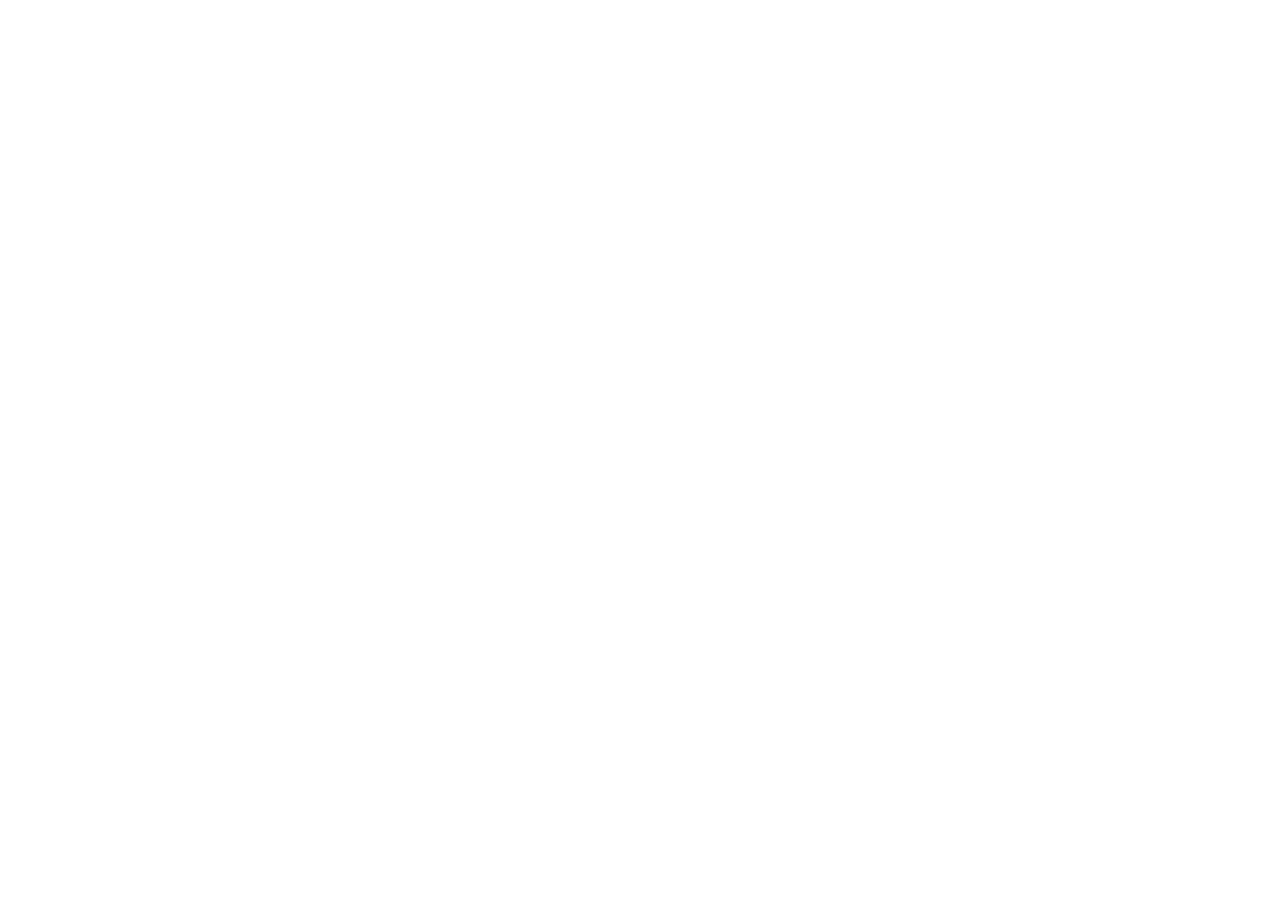
==== index.html @ 0b76550c "Test 1" ====
<!doctype html>
<html lang="en">
<head>
    <meta charset="UTF-8">
    <meta name="viewport"
          content="width=device-width, user-scalable=no, initial-scale=1.0, maximum-scale=1.0, minimum-scale=1.0">
    <meta http-equiv="X-UA-Compatible" content="ie=edge">
    <title>Xbox Service</title>
    <link rel="stylesheet" href="css/style.css">
</head>
<body>

</body>
</html>
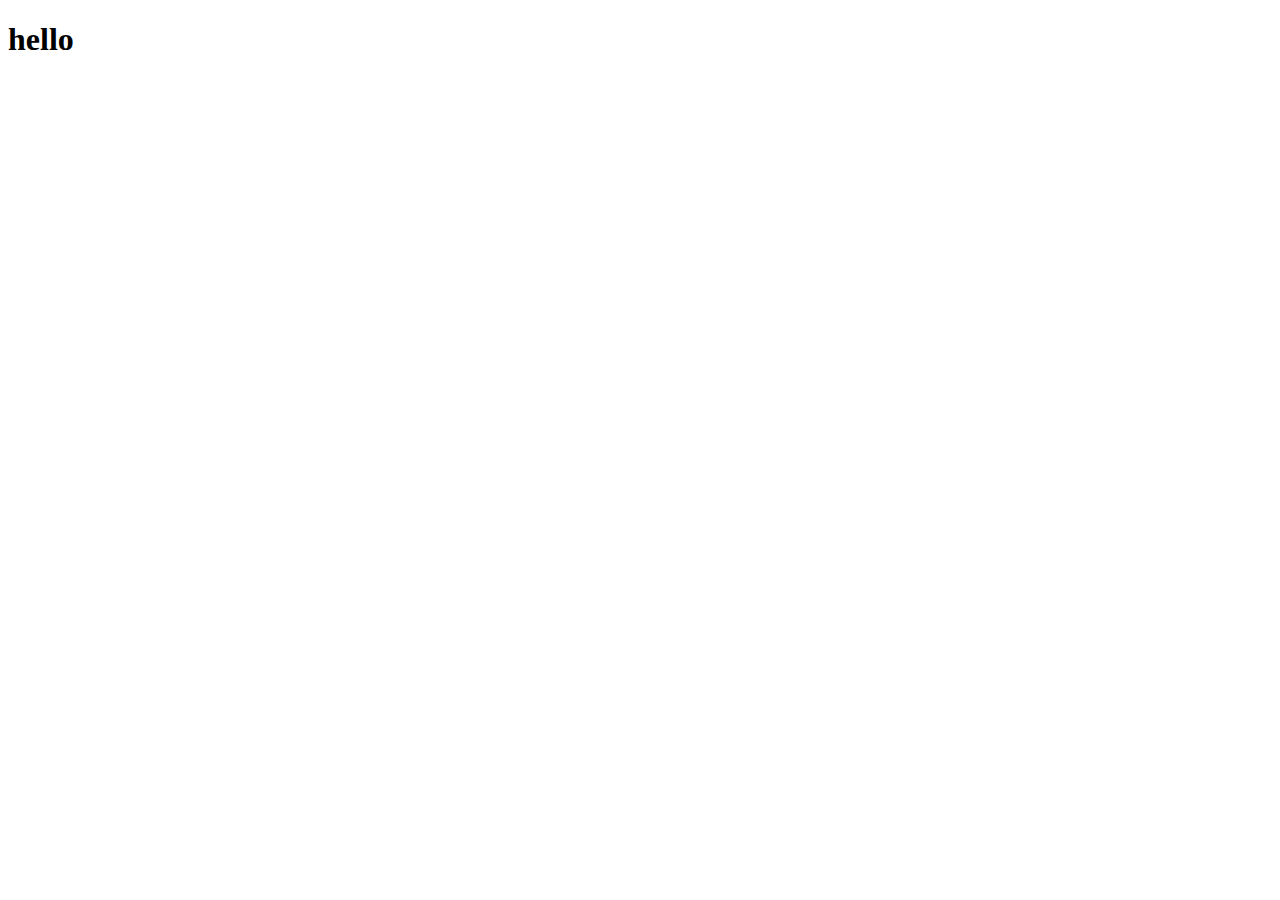
==== commit 75074d09: "Hot fix" ====
--- a/index.html
+++ b/index.html
@@ -9,6 +9,6 @@
     <link rel="stylesheet" href="css/style.css">
 </head>
 <body>
-
+    <h1>hello</h1>
 </body>
 </html>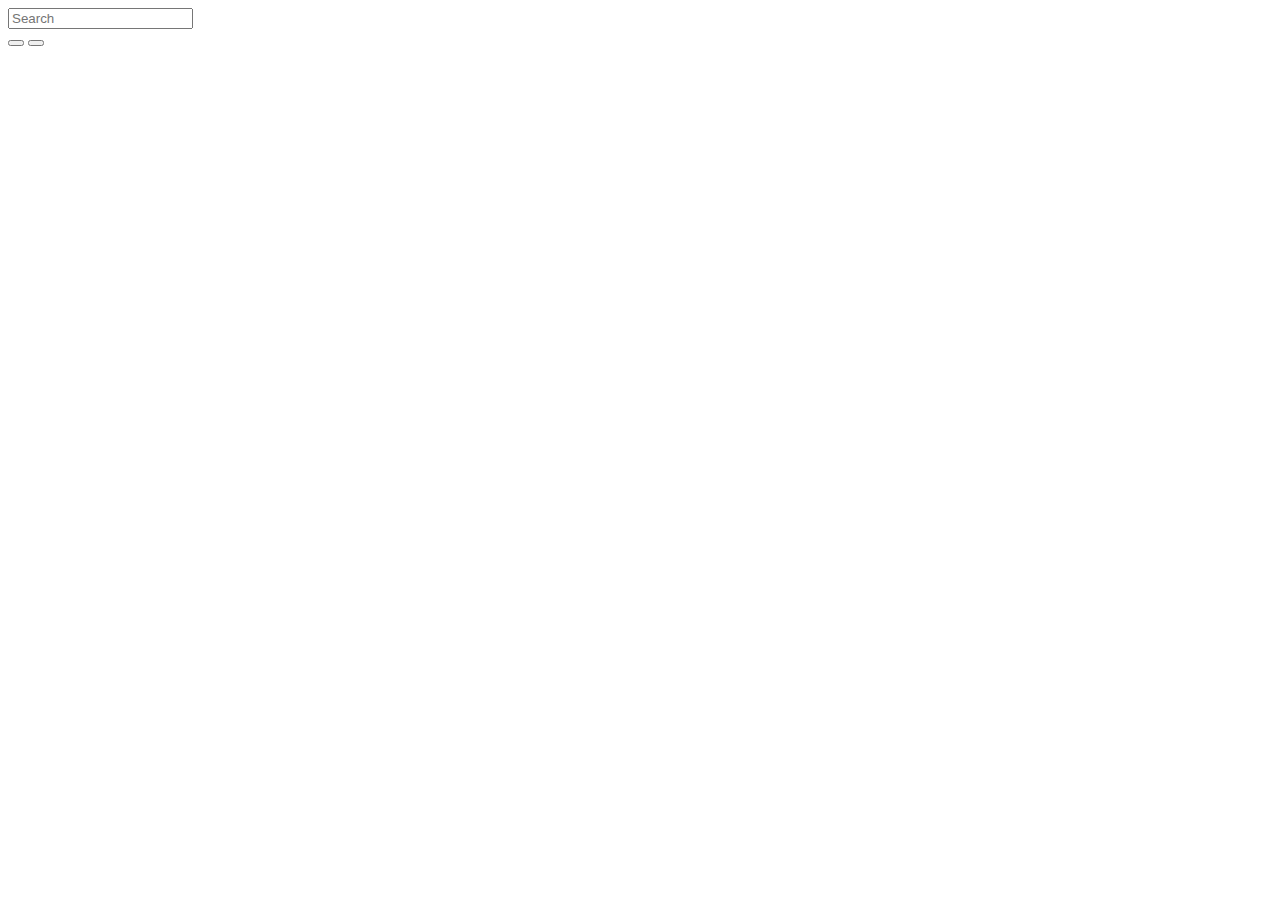
==== commit b6a1c30f: "Check Point #1" ====
--- a/index.html
+++ b/index.html
@@ -9,6 +9,32 @@
     <link rel="stylesheet" href="css/style.css">
 </head>
 <body>
-    <h1>hello</h1>
+ <header class="header">
+     <div class="logo"></div>
+     <div class="header__forms">
+         <div class="menu">
+             <div class="menu__item"></div>
+             <div class="menu__item"></div>
+             <div class="menu__item"></div>
+         </div>
+         <div class="search-form">
+             <input type="text" class="search" placeholder="Search">
+         </div>
+         <div class="log-in">
+             <a href="#" class="log-in__link"></a>
+         </div>
+     </div>
+ </header>
+ <div class="container outer-first-block">
+  <div class="inner-container inner-first-block">
+      <div class="description">
+          <div class="desription__title"></div>
+          <div class="desription__subtitle"></div>
+          <div class="desription__about"></div>
+          <button class="btn green"></button>
+          <button class="btn metalic"></button>
+      </div>
+  </div>
+ </div>
 </body>
 </html>--- a/css/style.css
+++ b/css/style.css
@@ -0,0 +1,3 @@
+.header{
+
+}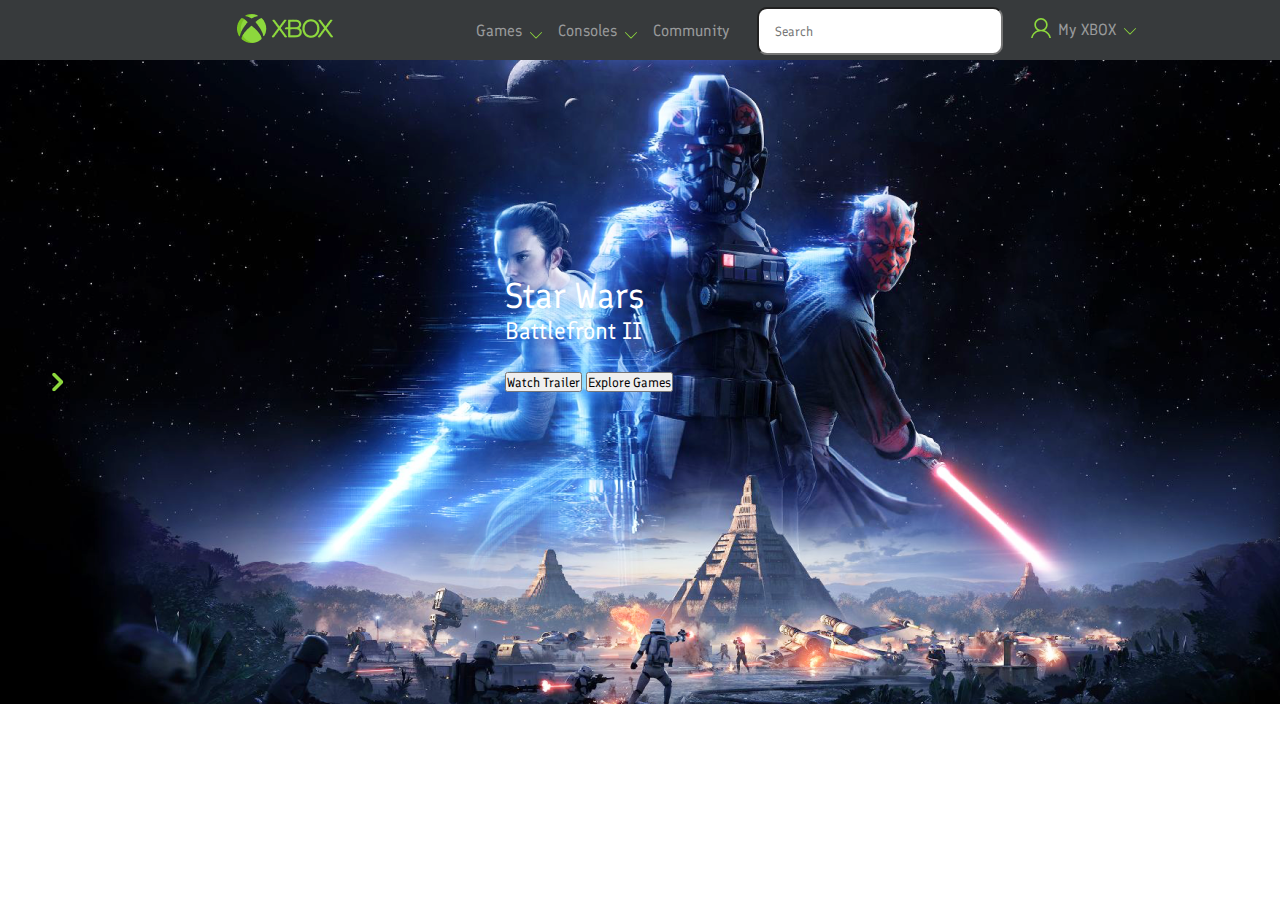
==== commit 3065e613: "Check Point #2" ====
--- a/index.html
+++ b/index.html
@@ -6,34 +6,49 @@
           content="width=device-width, user-scalable=no, initial-scale=1.0, maximum-scale=1.0, minimum-scale=1.0">
     <meta http-equiv="X-UA-Compatible" content="ie=edge">
     <title>Xbox Service</title>
+    <link rel="preconnect" href="https://fonts.googleapis.com">
+    <link rel="preconnect" href="https://fonts.gstatic.com" crossorigin>
+    <link href="https://fonts.googleapis.com/css2?family=Finlandica:wght@400;700&display=swap" rel="stylesheet">
     <link rel="stylesheet" href="css/style.css">
 </head>
 <body>
  <header class="header">
-     <div class="logo"></div>
      <div class="header__forms">
-         <div class="menu">
-             <div class="menu__item"></div>
-             <div class="menu__item"></div>
-             <div class="menu__item"></div>
-         </div>
+     <div class="logo">
+         <a href="#" class="logo__link"><img src="icons/xbox.png" alt="#"></a>
+     </div>
+     <div class="services">
+         <ul class="menu">
+             <li class="menu__item"><a href="#" class="menu__item-link link-list">Games</a></li>
+             <li class="menu__item"><a href="#" class="menu__item-link link-list">Consoles</a></li>
+             <li class="menu__item"><a href="#" class="menu__item-link">Community</a></li>
+         </ul>
          <div class="search-form">
-             <input type="text" class="search" placeholder="Search">
+             <input type="text" class="search search__color" placeholder="Search">
          </div>
          <div class="log-in">
-             <a href="#" class="log-in__link"></a>
+             <a href="#" class="log-in__link">My XBOX</a>
          </div>
+     </div>
      </div>
  </header>
  <div class="container outer-first-block">
   <div class="inner-container inner-first-block">
+      <div class="slide slide-prev">
+          <img src="icons/icon-next.png" alt="#">
+      </div>
       <div class="description">
-          <div class="desription__title"></div>
-          <div class="desription__subtitle"></div>
-          <div class="desription__about"></div>
-          <button class="btn green"></button>
-          <button class="btn metalic"></button>
+          <div class="description__title">Star Wars</div>
+          <div class="description__subtitle">Battlefront II</div>
+          <div class="description__about"></div>
+
+          <button class="btn green">Watch Trailer</button>
+          <button class="btn metalic">Explore Games</button>
       </div>
+
+     <div class="slide slide-next">
+         <img src="icons/icon-next.png" alt="#">
+     </div>
   </div>
  </div>
 </body>
--- a/css/style.css
+++ b/css/style.css
@@ -1,3 +1,142 @@
+*{
+    font-family: 'Finlandica', sans-serif;
+    margin: 0;
+    padding: 0;
+}
+ul{
+    list-style-type: none;
+}
+a,a:focus,a:active,
+a:hover,a:before,a:after{
+    color: rgba(255, 255, 255, 0.5);
+    text-decoration: none;
+}
 .header{
+    width: 1400px;
+    height: 60px;
+    background-color: #373A3C;
+    margin: 0 auto;
+}
+.header__forms{
+    width: 1070px;
+    height: 60px;
+    display: flex;
+    justify-content: space-around;
+    align-items: center;
+    margin: 0 auto;
+}
+.search-form{
+    margin: 9px 0 8px 0;
+}
+.search{
+    width: 210px;
+    height: 28px;
+    padding: 8px 16px;
+    border-radius: 10px;
+    margin-right: 55px;
+}
+.search .search__color{
+    font-size: 16px;
+    line-height: 21px;
+    color: #435766;
+    mix-blend-mode: normal;
+    opacity: 0.4;
+}
+.services{
+    width: 687px;
+    display: flex;
+    justify-content: center;
+    align-items: center;
+}
+.menu{
+    width: 300px;
+    height: 17px;
+    display: flex;
+    justify-content: space-between;
+    align-items: center;
+    margin-right: 10px;
+}
 
-}+.menu__item-link{
+    font-size: 16px;
+    line-height: 16px;
+    color: rgba(255, 255, 255, 0.5);
+    padding-right: 17px;
+}
+.link-list:after{
+    content: '';
+    position: absolute;
+    top: 32px;
+    width: 12px;
+    height: 7px;
+    margin-left: 8px;
+    background-image: url("../icons/green-arrow.svg");
+}
+.log-in{
+    width: 117px;
+    font-size: 16px;
+    line-height: 16px;
+    color: rgba(255, 255, 255, 0.5);
+}
+.log-in__link:before{
+    content: '';
+    position: absolute;
+    width: 20px;
+    height: 20px;
+    top: 18px;
+    margin-left: -27px;
+    background-image: url("../icons/user.svg");
+}
+.log-in__link:after{
+    content: '';
+    position: absolute;
+    top: 28px;
+    width: 12px;
+    height: 7px;
+    margin-left: 8px;
+    background-image: url("../icons/green-arrow.svg")
+}
+.container{
+    width: 1400px;
+    margin: 0 auto;
+}
+.outer-first-block{
+    width: 1400px;
+    height: 644px;
+    background-image: url("../pics/Star-Wars-Battlefront-II-combat.png");
+}
+.description{
+    height: 215px;
+    width: 390px;
+}
+.description__title{
+    font-size: 36px;
+    line-height: 42px;
+    color: #FFFFFF
+}
+.description__subtitle{
+    font-size: 24px;
+    line-height: 28px;
+    color: #FFFFFF;
+}
+.description__about{
+    font-size: 24px;
+    line-height: 28px;
+    color: #FFFFFF;
+    margin: 12px 0 27px 0;
+    width: 390px;
+}
+.slide{
+    height: 644px;
+    width: 115px;
+    display: flex;
+    justify-content: center;
+    align-items: center;
+}
+.inner-first-block{
+    width: 1400px;
+    display: flex;
+    justify-content: space-between;
+    align-items: center;
+}
+
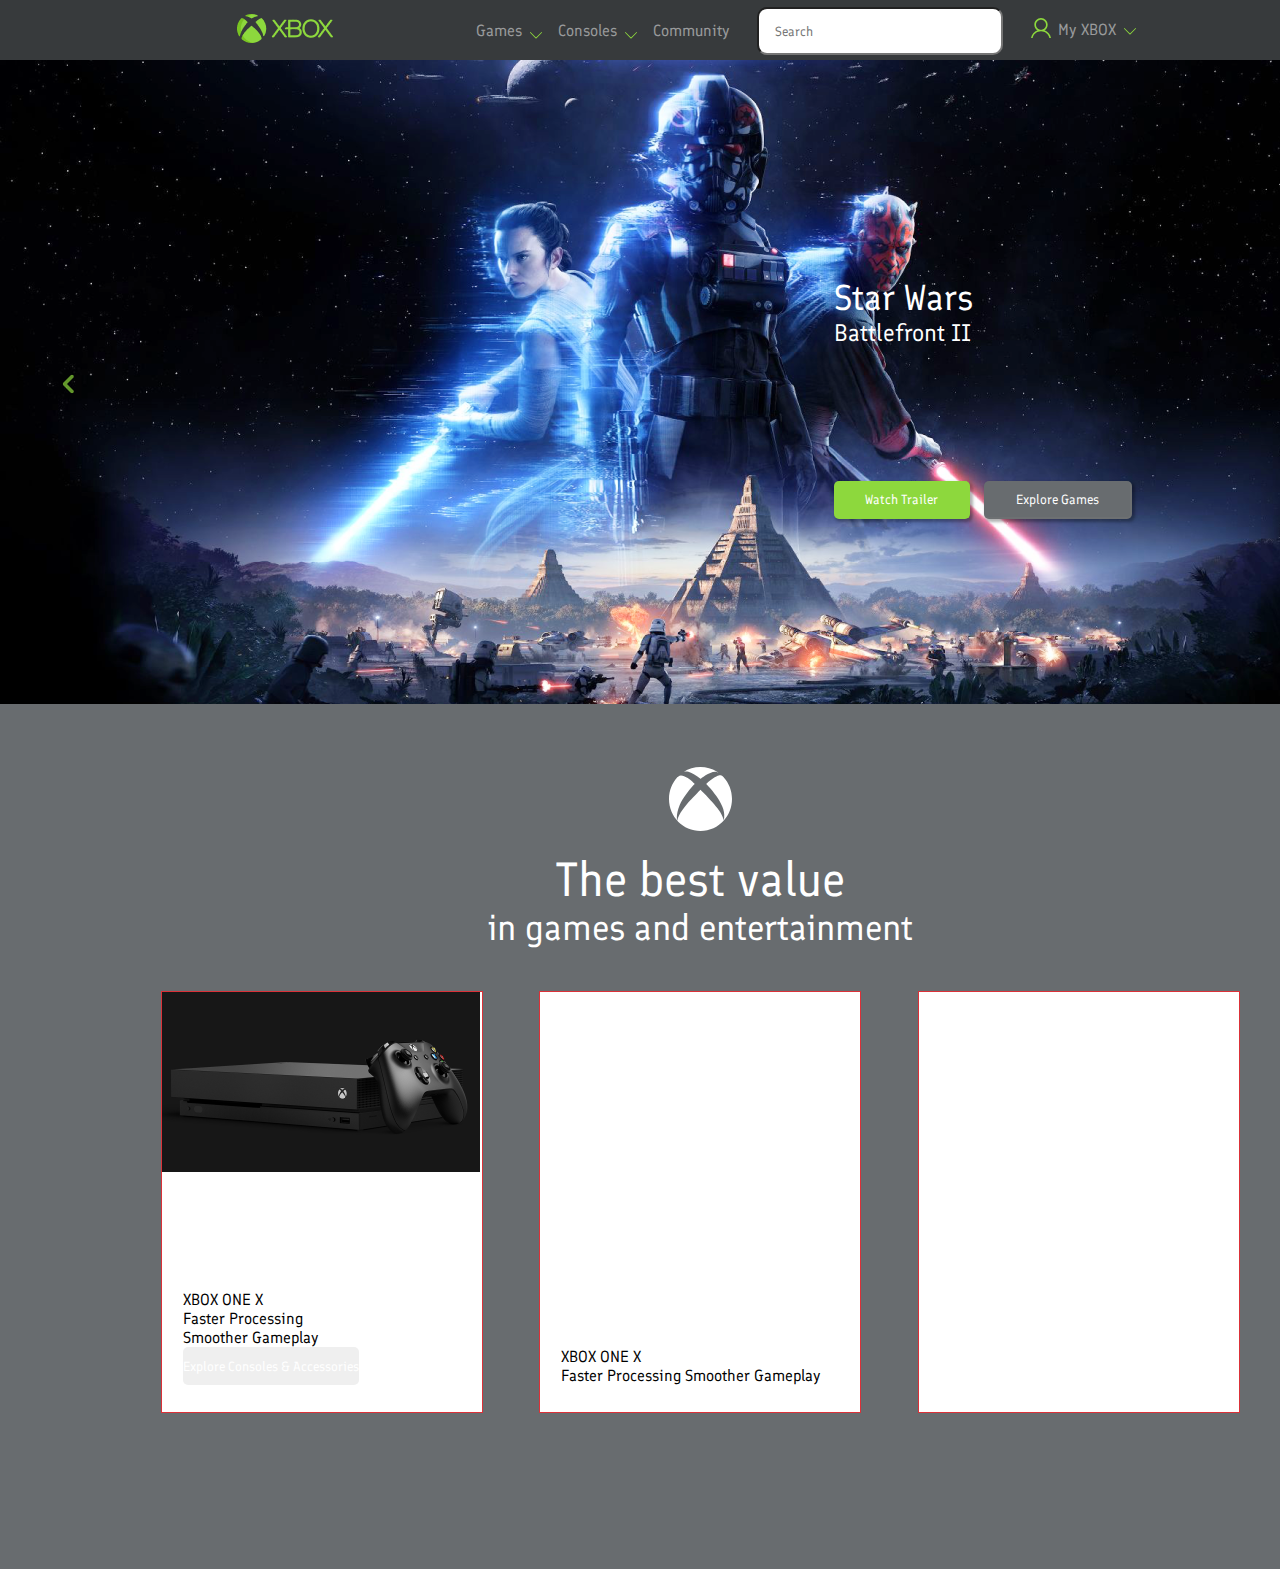
==== commit d7b8ff9b: "Third savepoint" ====
--- a/index.html
+++ b/index.html
@@ -35,21 +35,71 @@
  <div class="container outer-first-block">
   <div class="inner-container inner-first-block">
       <div class="slide slide-prev">
-          <img src="icons/icon-next.png" alt="#">
+          <img src="icons/icon-next.png" alt="#" class="slide-prev__icon">
       </div>
+      <div class="description-block">
       <div class="description">
           <div class="description__title">Star Wars</div>
           <div class="description__subtitle">Battlefront II</div>
           <div class="description__about"></div>
-
-          <button class="btn green">Watch Trailer</button>
-          <button class="btn metalic">Explore Games</button>
+          <div class="buttons-block">
+          <button class="buttons-block-btn btn__green">Watch Trailer</button>
+          <button class="buttons-block-btn btn__metalic">Explore Games</button>
+          </div>
       </div>
-
+      </div>
      <div class="slide slide-next">
-         <img src="icons/icon-next.png" alt="#">
+         <img src="icons/icon-next.png" alt="#" class="slide-next__icon">
      </div>
   </div>
  </div>
+ <div class="container outer-second-block">
+     <div class="inner-container inner-second-block">
+         <div class="xbox-logo">
+             <img src="icons/xbox%20white.svg" alt="#">
+         </div>
+         <div class="xbox-text">
+             <div class="xbox-text__title">The best value</div>
+             <div class="xbox-text__subtitle">in games and entertainment</div>
+         </div>
+         <div class="proposes">
+             <div class="proposes__item">
+                 <div class="proposes-picture">
+                     <img src="pics/xbox-one-x.png" alt="#">
+                 </div>
+                 <div class="proposes-content">
+                     <div class="process-content__title">XBOX ONE X</div>
+                     <div class="process-content__subtitle">
+                         Faster Processing<br>
+                         Smoother Gameplay
+                     </div>
+                     <div class="process-content__button">
+                         <button class="buttons-block-btn green-process-button">
+                             Explore Consoles & Accessories
+                         </button>
+
+                     </div>
+                 </div>
+             </div>
+             <div class="proposes__item">
+                 <div class="proposes-picture"></div>
+                 <div class="proposes-content">
+                     <div class="">XBOX ONE X</div>
+                     <div class="">Faster Processing
+                         Smoother Gameplay</div>
+                     <div class=""></div>
+                 </div>
+             </div>
+             <div class="proposes__item">
+                 <div class="proposes-picture"></div>
+                 <div class="proposes-content">
+                     <div class=""></div>
+                     <div class=""></div>
+                     <div class=""></div>
+                 </div>
+             </div>
+         </div>
+     </div>
+ </div>
 </body>
 </html>--- a/css/style.css
+++ b/css/style.css
@@ -101,18 +101,24 @@
     margin: 0 auto;
 }
 .outer-first-block{
-    width: 1400px;
     height: 644px;
     background-image: url("../pics/Star-Wars-Battlefront-II-combat.png");
 }
-.description{
+.outer-second-block{
+    height: 865px;
+    background-color: #686C6F;
+}
+.description-block{
     height: 215px;
-    width: 390px;
+    width: 80%;
+    display: flex;
+    justify-content: flex-end;
+    margin-right: 40px;
 }
 .description__title{
     font-size: 36px;
     line-height: 42px;
-    color: #FFFFFF
+    color: #FFFFFF;
 }
 .description__subtitle{
     font-size: 24px;
@@ -125,10 +131,11 @@
     color: #FFFFFF;
     margin: 12px 0 27px 0;
     width: 390px;
+    height: 95px;
 }
 .slide{
-    height: 644px;
-    width: 115px;
+    height: 648px;
+    width: 10%;
     display: flex;
     justify-content: center;
     align-items: center;
@@ -136,7 +143,131 @@
 .inner-first-block{
     width: 1400px;
     display: flex;
+    align-items: center;
+}
+.inner-second-block{
+    display: flex;
+    flex-direction: column;
+    align-items: center;
+}
+
+.slide-prev{
+    transform: rotate(0.5turn)
+}
+.slide-prev__icon{
+    width: 12px;
+    height: 20px;
+    opacity: 0.7;
+}
+.slide-prev__icon:hover{
+    width: 18px;
+    height: 30px;
+    opacity: 1;
+    transition: all 0.7s ease-out;
+    cursor: pointer;
+}
+.slide-next__icon{
+    width: 12px;
+    height: 20px;
+    opacity: 0.7;
+}
+.slide-next__icon:hover{
+    width: 18px;
+    height: 30px;
+    opacity: 1;
+    transition: all 0.7s ease-out;
+    cursor: pointer;
+}
+.buttons-block-btn{
+    height: 38px;
+    border: none;
+    border-radius: 5px;
+    color: #FFFFFF;
+}
+.btn__green{
+    width: 136px;
+    margin-right: 10px;
+    background-color: #8DD83D;
+    box-shadow: 2px 2px 3px 1px rgba(0,0,0,.3);
+    border-right: 2px solid #8DD83D;
+    border-bottom: 2px solid #8DD83D;
+    transition: .4s ease-in-out;
+}
+.btn__green:hover{
+    box-shadow: 0 0 0 0 rgba(0,0,0,.3);
+    background-color: #00b300;
+    cursor: pointer;
+
+}
+.btn__green:active{
+    border-top: 2px solid #8DD83D;
+    border-left: 2px solid #8DD83D;
+    border-right: none;
+    border-bottom: none;
+    transition: 0.1ms ease-in-out;
+}
+.btn__metalic{
+    width: 148px;
+    background-color: #686C6F;
+    border-right: 2px solid rgba(128, 128, 128, 0.2);
+    border-bottom: 2px solid rgba(128, 128, 128, 0.2);
+    box-shadow: 2px 2px 3px 1px rgba(0,0,0,.3);
+    transition: .4s ease-in-out;
+}
+.btn__metalic:hover{
+    box-shadow: 0 0 0 0 rgba(0,0,0,.3);
+    background-color: #575656;
+    cursor: pointer;
+
+}
+.btn__metalic:active{
+    border-left: 2px solid rgba(128, 128, 128, 0.2);
+    border-top: 2px solid rgba(128, 128, 128, 0.2);
+    border-right: none;
+    border-bottom: none;
+    transition: 0.1s ease all;
+}
+.xbox-logo{
+    width: 63px;
+    height: 64px;
+    margin: 63px 0 20px 0;
+}
+.xbox-text{
+    display: flex;
+    flex-direction: column;
+    justify-content: center;
+    align-items: center;
+    margin-bottom: 42px;
+}
+.xbox-text__title{
+    font-size: 48px;
+    line-height: 56px;
+    color: #FFFFFF;
+}
+.xbox-text__subtitle{
+    font-size: 36px;
+    line-height: 42px;
+    color: #FFFFFF;
+}
+.proposes{
+    width: 1079px;
+    height: 420px;
+    display: flex;
     justify-content: space-between;
-    align-items: center;
-}
-
+}
+
+.proposes__item{
+    width: 320px;
+    height: 420px;
+    display: flex;
+    flex-direction: column;
+    justify-content: space-between;
+
+    background-color: #FFFFFF;
+    border: 1px solid #DB3138;
+}
+.proposes-content{
+    display: flex;
+    flex-direction: column;
+    padding:  22px 21px 27px 21px;
+}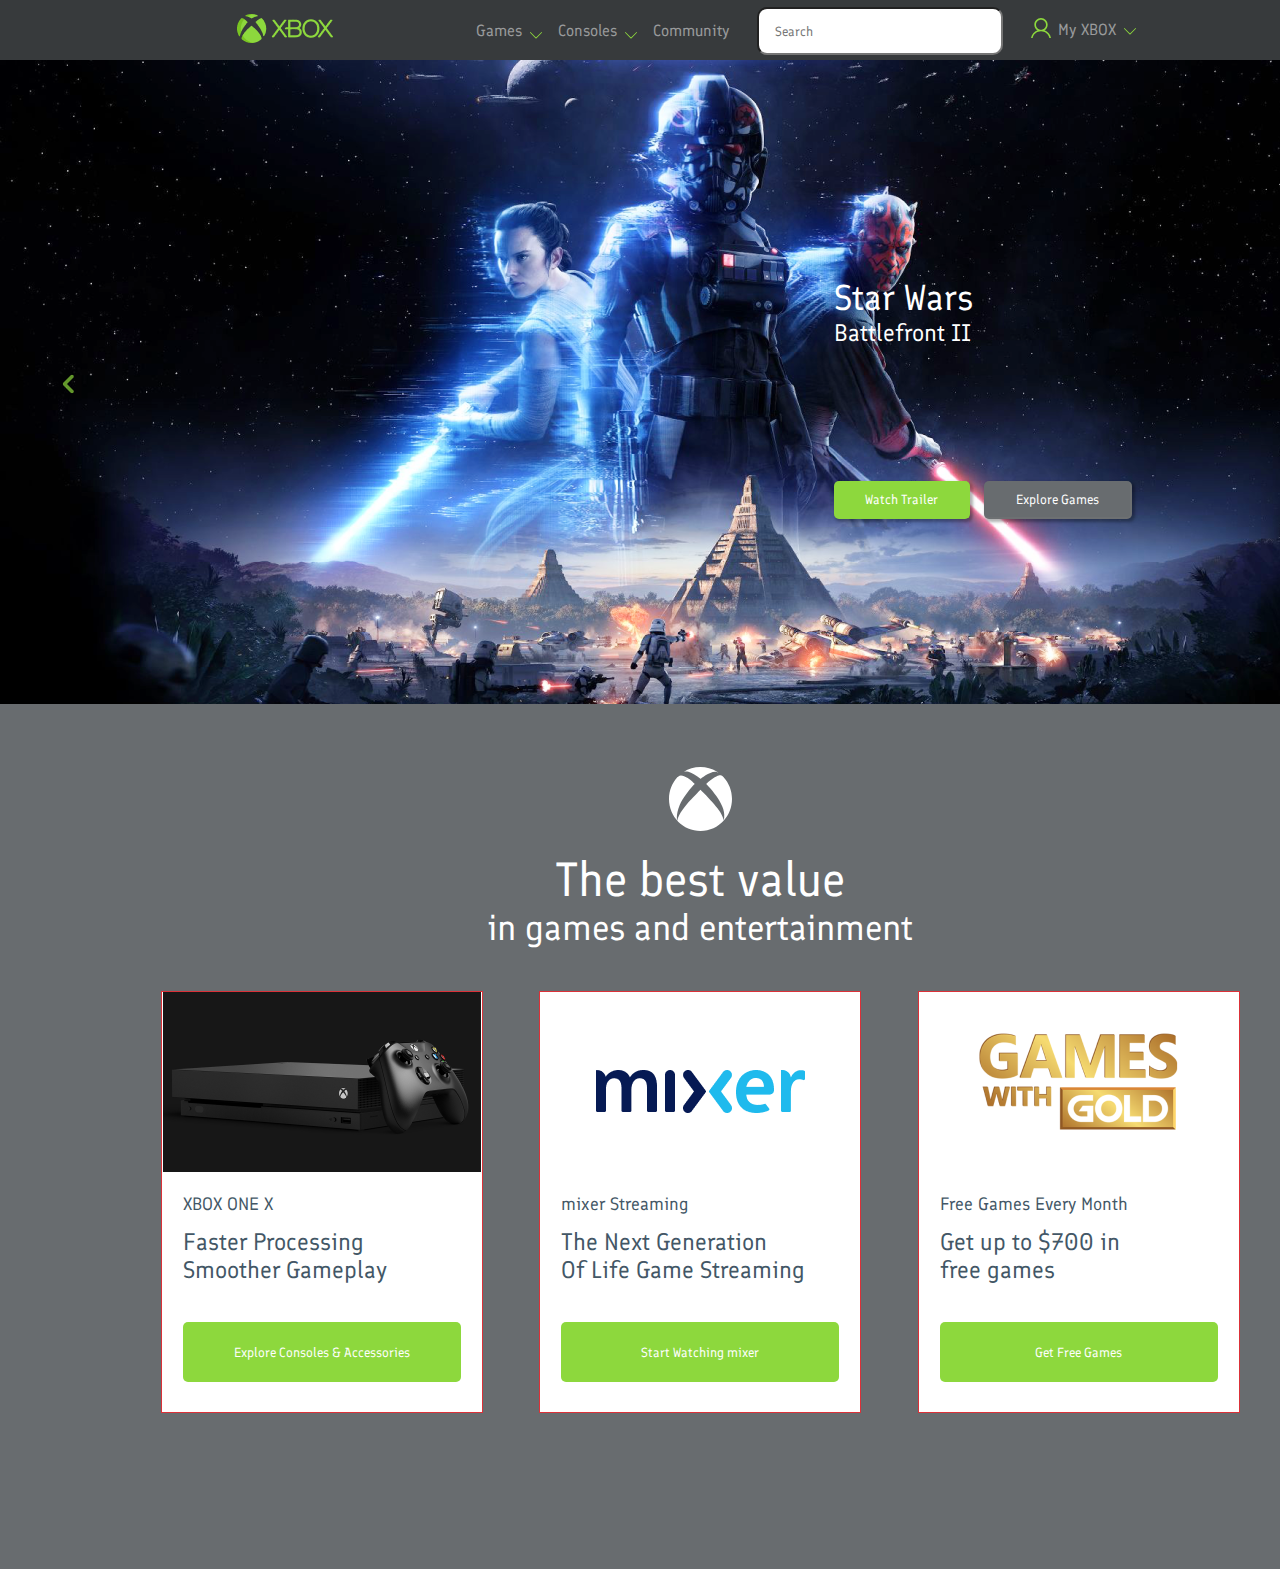
==== commit 0b40ba8f: "Day 2 - final savepoint" ====
--- a/index.html
+++ b/index.html
@@ -77,25 +77,39 @@
                          <button class="buttons-block-btn green-process-button">
                              Explore Consoles & Accessories
                          </button>
-
                      </div>
                  </div>
              </div>
              <div class="proposes__item">
-                 <div class="proposes-picture"></div>
+                 <div class="proposes-picture">
+                     <img src="icons/mixer-logo.png" alt="#">
+                 </div>
                  <div class="proposes-content">
-                     <div class="">XBOX ONE X</div>
-                     <div class="">Faster Processing
-                         Smoother Gameplay</div>
-                     <div class=""></div>
+                     <div class="process-content__title">mixer Streaming</div>
+                     <div class="process-content__subtitle">
+                         The Next Generation<br>
+                         Of Life Game Streaming
+                     </div>
+                     <div class="process-content__button">
+                         <button class="buttons-block-btn green-process-button">
+                             Start Watching mixer
+                         </button>
+                     </div>
                  </div>
              </div>
              <div class="proposes__item">
-                 <div class="proposes-picture"></div>
+                 <div class="proposes-picture">
+                     <img src="icons/gold-logo.png" alt="#">
+                 </div>
                  <div class="proposes-content">
-                     <div class=""></div>
-                     <div class=""></div>
-                     <div class=""></div>
+                     <div class="process-content__title">Free Games Every Month</div>
+                     <div class="process-content__subtitle">Get up to $700 in<br>
+                         free games</div>
+                     <div class="process-content__button">
+                         <button class="buttons-block-btn green-process-button">
+                             Get Free Games
+                         </button>
+                     </div>
                  </div>
              </div>
          </div>
--- a/css/style.css
+++ b/css/style.css
@@ -179,13 +179,13 @@
     cursor: pointer;
 }
 .buttons-block-btn{
-    height: 38px;
     border: none;
     border-radius: 5px;
     color: #FFFFFF;
 }
 .btn__green{
     width: 136px;
+    height: 38px;
     margin-right: 10px;
     background-color: #8DD83D;
     box-shadow: 2px 2px 3px 1px rgba(0,0,0,.3);
@@ -208,6 +208,7 @@
 }
 .btn__metalic{
     width: 148px;
+    height: 38px;
     background-color: #686C6F;
     border-right: 2px solid rgba(128, 128, 128, 0.2);
     border-bottom: 2px solid rgba(128, 128, 128, 0.2);
@@ -261,8 +262,6 @@
     height: 420px;
     display: flex;
     flex-direction: column;
-    justify-content: space-between;
-
     background-color: #FFFFFF;
     border: 1px solid #DB3138;
 }
@@ -270,4 +269,26 @@
     display: flex;
     flex-direction: column;
     padding:  22px 21px 27px 21px;
+}
+.process-content__title{
+    font-size: 18px;
+    line-height: 21px;
+    color: #435766;
+}
+.process-content__subtitle{
+    font-size: 24px;
+    line-height: 28px;
+    color: #435766;
+    margin: 13px 0 38px 0;
+}
+.green-process-button{
+    height: 60px;
+    width: 278px;
+    background-color: #8DD83D;
+}
+.proposes-picture{
+    min-height: 180px;
+    display: flex;
+    justify-content: center;
+    align-items: center;
 }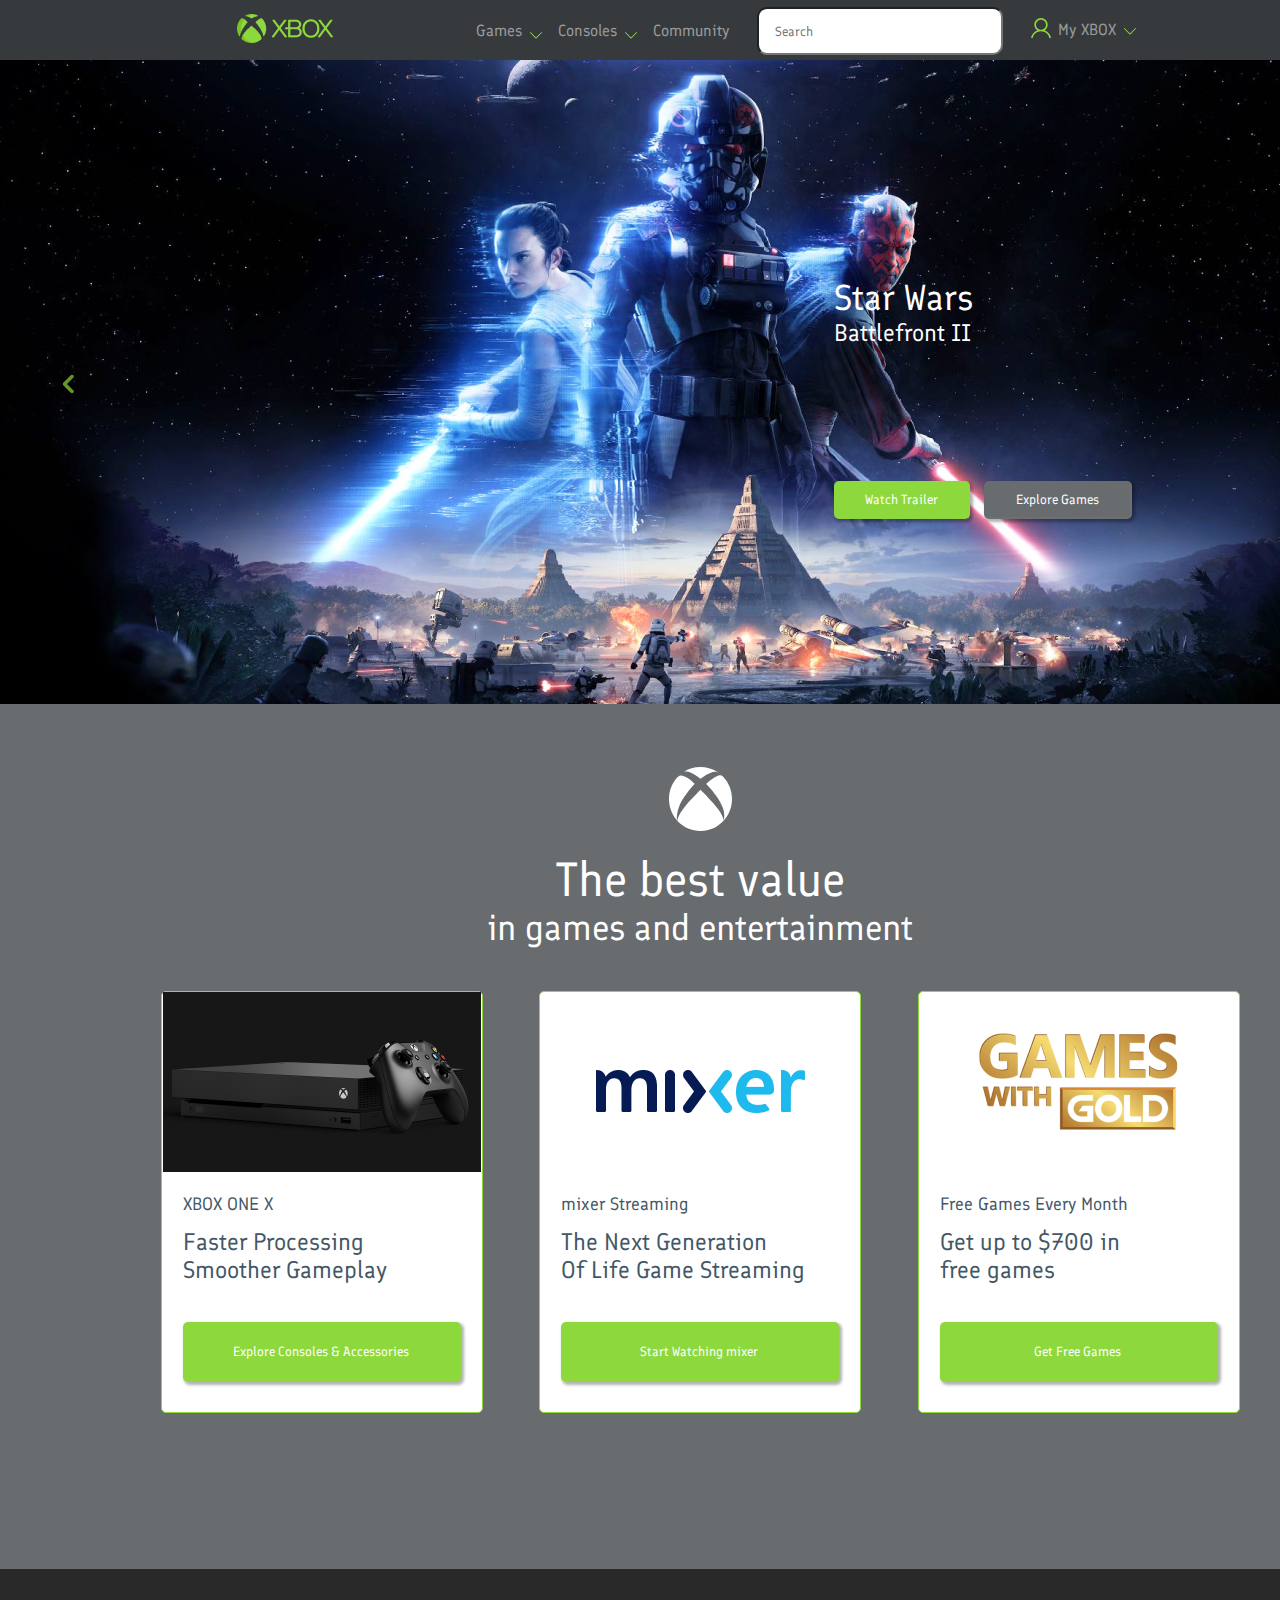
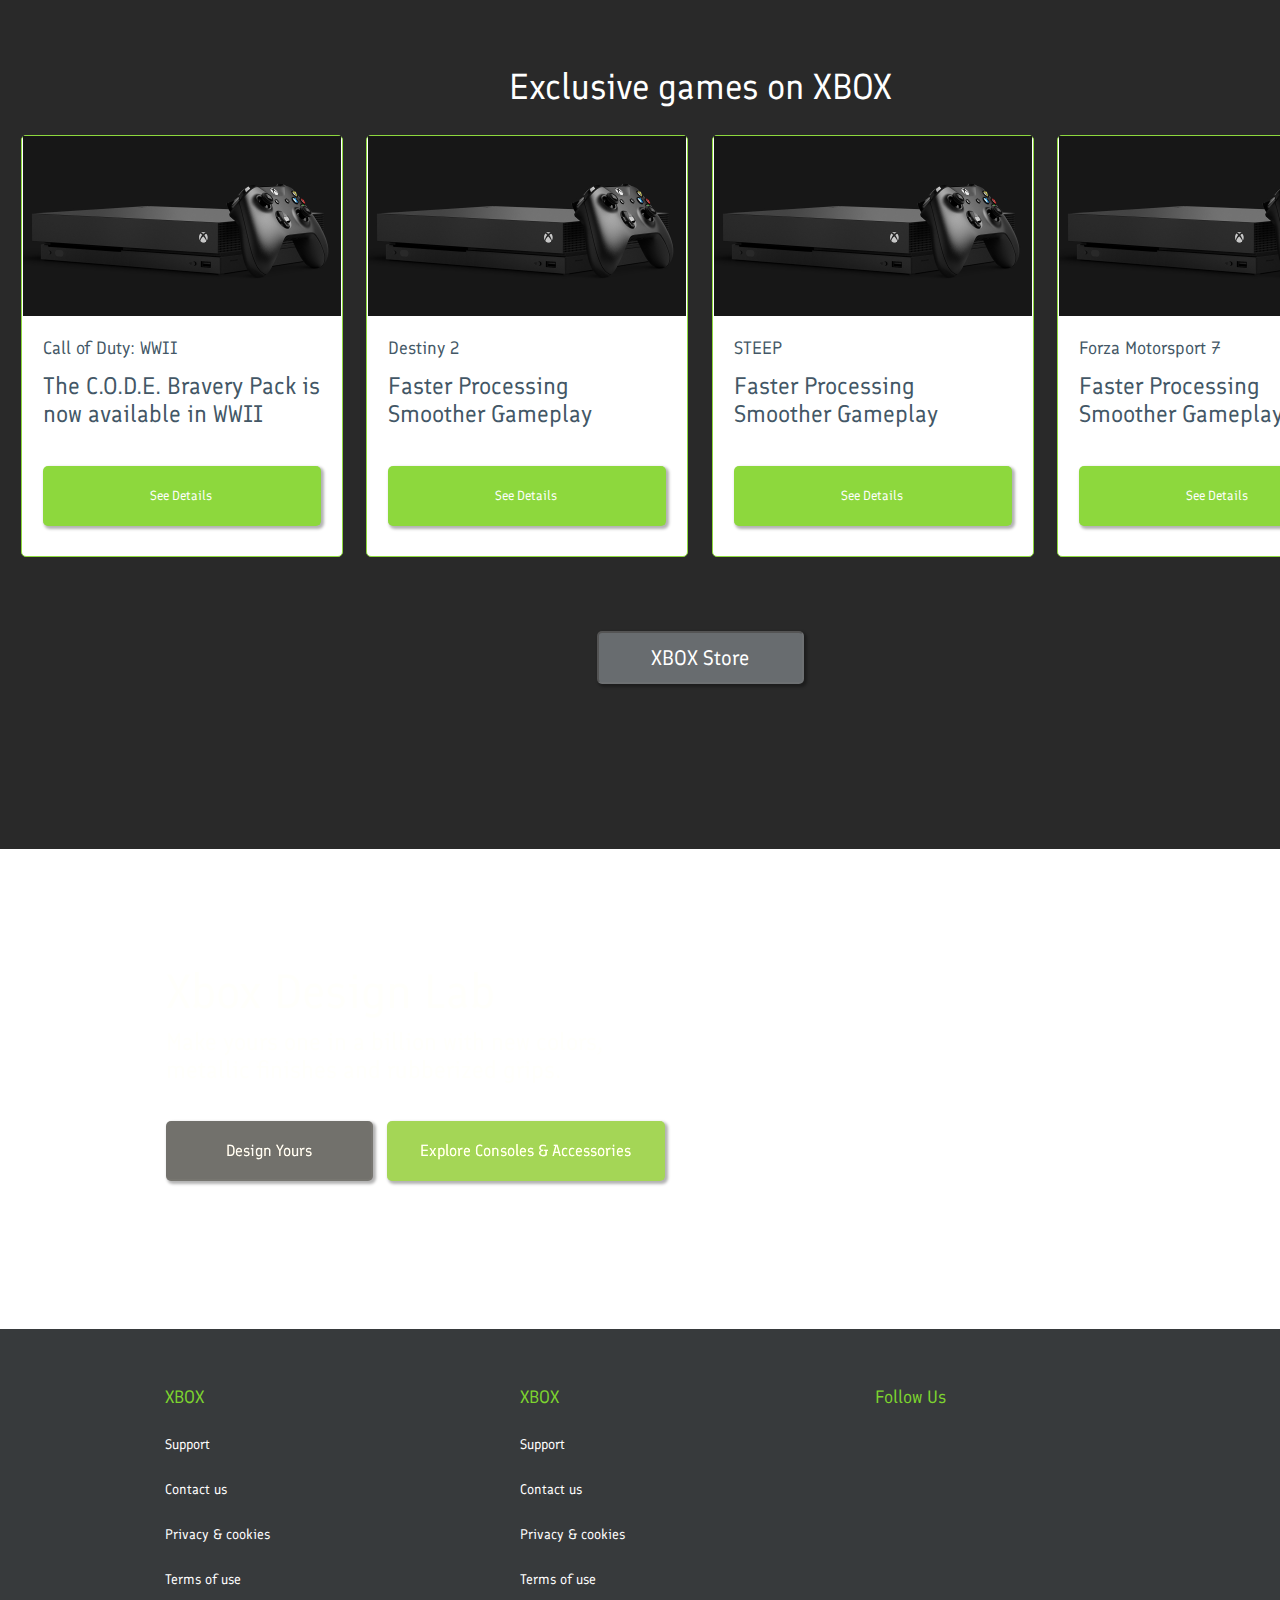
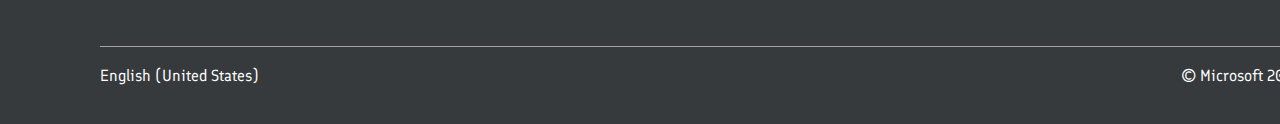
==== commit b39dba54: "Wow Not the same 4 February" ====
--- a/index.html
+++ b/index.html
@@ -65,7 +65,7 @@
          <div class="proposes">
              <div class="proposes__item">
                  <div class="proposes-picture">
-                     <img src="pics/xbox-one-x.png" alt="#">
+                     <img src="pics/xbox-one-x.png" alt="#" class="process-picture__first">
                  </div>
                  <div class="proposes-content">
                      <div class="process-content__title">XBOX ONE X</div>
@@ -115,5 +115,135 @@
          </div>
      </div>
  </div>
+ <div class="container outer-third-block">
+     <div class="inner-container inner-third-block">
+         <div class="third-block__wrapper"></div>
+         <div class="carousel">
+             <div class="carousel__text">Exclusive games on XBOX</div>
+             <div class="carousel-select">
+                 <div class="proposes__item proposes__item-bigger">
+                     <div class="proposes-picture">
+                         <img src="pics/xbox-one-x.png" alt="#" class="process-picture__first">
+                     </div>
+                     <div class="proposes-content">
+                         <div class="process-content__title">Call of Duty: WWII</div>
+                         <div class="process-content__subtitle">
+                             The C.O.D.E. Bravery Pack
+                             is now available in WWII
+                         </div>
+                         <div class="process-content__button">
+                             <button class="buttons-block-btn green-process-button">
+                                 See Details
+                             </button>
+                         </div>
+                     </div>
+                 </div>
+                 <div class="proposes__item proposes__item-bigger">
+                     <div class="proposes-picture">
+                         <img src="pics/xbox-one-x.png" alt="#" class="process-picture__first">
+                     </div>
+                     <div class="proposes-content">
+                         <div class="process-content__title">Destiny 2</div>
+                         <div class="process-content__subtitle">
+                             Faster Processing<br>
+                             Smoother Gameplay
+                         </div>
+                         <div class="process-content__button">
+                             <button class="buttons-block-btn green-process-button">
+                                 See Details
+                             </button>
+                         </div>
+                     </div>
+                 </div>
+                 <div class="proposes__item proposes__item-bigger">
+                     <div class="proposes-picture">
+                         <img src="pics/xbox-one-x.png" alt="#" class="process-picture__first">
+                     </div>
+                     <div class="proposes-content">
+                         <div class="process-content__title">STEEP</div>
+                         <div class="process-content__subtitle">
+                             Faster Processing<br>
+                             Smoother Gameplay
+                         </div>
+                         <div class="process-content__button">
+                             <button class="buttons-block-btn green-process-button">
+                                 See Details
+                             </button>
+                         </div>
+                     </div>
+                 </div>
+                 <div class="proposes__item proposes__item-bigger">
+                     <div class="proposes-picture">
+                         <img src="pics/xbox-one-x.png" alt="#" class="process-picture__first">
+                     </div>
+                     <div class="proposes-content">
+                         <div class="process-content__title">Forza Motorsport 7</div>
+                         <div class="process-content__subtitle">
+                             Faster Processing<br>
+                             Smoother Gameplay
+                         </div>
+                         <div class="process-content__button">
+                             <button class="buttons-block-btn green-process-button">
+                                 See Details
+                             </button>
+                         </div>
+                     </div>
+                 </div>
+             </div>
+         </div>
+         <div class="store-box">
+             <button class="store-box__btn">XBOX Store</button>
+         </div>
+     </div>
+ </div>
+ <div class="container outer-fourth-block">
+     <div class="inner-container inner-fourth-block">
+         <div class="design-lab">
+             <div class="design-lab__title">Xbox Design Lab</div>
+             <div class="design-lab__subtitle">Make yours one in a billion with new colors, metallic finishes and rubberized grips.</div>
+             <div class="lab-buttons">
+                 <button class="lab-btn__metalic">Design Yours</button>
+                 <button class="lab-btn__green">Explore Consoles & Accessories</button>
+             </div>
+         </div>
+     </div>
+ </div>
+ <div class="container outer-five-block">
+     <div class="inner-container inner-five-block">
+         <div class="services-footer">
+             <div class="services-sections">
+                 <ul class="section-xbox">
+                     <li class="section-item"><span class="green__text">XBOX</span></li>
+                     <li class="section-item">Support</li>
+                     <li class="section-item">Contact us</li>
+                     <li class="section-item">Privacy & cookies</li>
+                     <li class="section-item">Terms of use</li>
+                 </ul>
+                 <ul class="section-xbox">
+                    <li class="section-item"><span class="green__text">XBOX<br></span></li>
+                     <li class="section-item">Support</li>
+                     <li class="section-item">Contact us</li>
+                     <li class="section-item">Privacy & cookies</li>
+                     <li class="section-item">Terms of use</li>
+                 </ul>
+                 <div class="section-social">
+                     <span class="green__text ">Follow Us</span>
+                     <div class="media-socials">
+                         <a href="#" class="icon social-facebook"><img src="icons/Faacebook.png" alt=""></a>
+                         <a href="" class="icon social-twitter"><img src="icons/Twitter.png" alt=""></a>
+                         <a href="" class="icon social-instagram"><img src="icons/Instagram.png" alt=""></a>
+                     </div>
+                 </div>
+             </div>
+
+             </div>
+         <div class="lang-sign">
+             <div class="language-choose"><a class="lang-link footer-white">English (United States)</a></div>
+             <div class="company-sign"><a class="dev-link footer-white">© Microsoft 2017</a></div>
+         </div>
+         </div>
+
+     </div>
+ </div>
 </body>
 </html>--- a/css/style.css
+++ b/css/style.css
@@ -2,6 +2,11 @@
     font-family: 'Finlandica', sans-serif;
     margin: 0;
     padding: 0;
+}
+body{
+    background-image: url("../pics/3840x2160-the-mandalorian-star-wars-fanart-4k_1627768121.jpg");
+    background-repeat: no-repeat;
+    background-size: cover;
 }
 ul{
     list-style-type: none;
@@ -206,6 +211,7 @@
     border-bottom: none;
     transition: 0.1ms ease-in-out;
 }
+
 .btn__metalic{
     width: 148px;
     height: 38px;
@@ -263,7 +269,8 @@
     display: flex;
     flex-direction: column;
     background-color: #FFFFFF;
-    border: 1px solid #DB3138;
+    border: 1px solid #8DD83D;
+    border-radius: 5px;
 }
 .proposes-content{
     display: flex;
@@ -281,14 +288,268 @@
     color: #435766;
     margin: 13px 0 38px 0;
 }
+.proposes-picture{
+    min-height: 180px;
+    display: flex;
+    justify-content: center;
+    align-items: center;
+}
+.process-picture__first{
+    width: 318px;
+}
+.proposes__item:hover .process-picture__first{
+    transition: .7s ease-in-out;
+    width: 350px;
+}
 .green-process-button{
     height: 60px;
     width: 278px;
     background-color: #8DD83D;
-}
-.proposes-picture{
-    min-height: 180px;
-    display: flex;
+    box-shadow: 2px 2px 3px 1px rgba(0,0,0,.3);
+    border-right: 2px solid #8DD83D;
+    border-bottom: 2px solid #8DD83D;
+    transition: .4s ease-in-out;
+}
+.green-process-button:hover{
+    box-shadow: 0 0 0 0 rgba(0,0,0,.3);
+    background-color: #00b300;
+    cursor: pointer;
+
+}
+.green-process-button:active{
+    border-top: 2px solid #8DD83D;
+    border-left: 2px solid #8DD83D;
+    border-right: none;
+    border-bottom: none;
+    transition: 0.1ms ease-in-out;
+}
+/* Third Block */
+.outer-third-block{
+    height: 880px;
+    background-image: url("../pics/XXII.jpg");
+    background-color: rgba(23, 23, 23, 0.5);;
+    background-size: cover;
+    background-repeat: no-repeat;
+    background-position: center;
+    position: relative;
+}
+.third-block__wrapper{
+    background: rgba(0, 0, 0, 0.7);
+    position: absolute;
+    top: 0;
+    bottom: 0;
+    left: 0;
+    right: 0;
+}
+
+.carousel{
+    display: flex;
+    flex-direction: column;
     justify-content: center;
     align-items: center;
-}+    position: relative;
+    z-index: 2;
+}
+.carousel__text{
+    text-align: center;
+    margin: 97px 0 27px 0;
+    color: #FFFFFF;
+    font-size: 36px;
+    line-height: 42px;
+}
+.carousel-select{
+    width: 97%;
+    display: flex;
+    justify-content: space-between;
+    margin-bottom: 74px;
+}
+.store-box{
+    display: flex;
+    justify-content: center;
+    align-items: center;
+    z-index: 2;
+    position: relative;
+}
+.store-box__btn{
+    width: 207px;
+    height: 53px;
+    background-color: #686C6F;
+    border-right: 2px solid rgba(128, 128, 128, 0.2);
+    border-bottom: 2px solid rgba(128, 128, 128, 0.2);
+    box-shadow: 2px 2px 3px 1px rgba(0,0,0,.3);
+    transition: .4s ease-in-out;
+    font-size: 21px;
+    line-height: 21px;
+    color: #FFFFFF;
+    border-radius: 5px;
+}
+.store-box__btn:hover{
+    box-shadow: 0 0 0 0 rgba(0,0,0,.3);
+    background-color: #575656;
+    cursor: pointer;
+
+}
+.store-box__btn:active{
+    border-left: 2px solid rgba(128, 128, 128, 0.2);
+    border-top: 2px solid rgba(128, 128, 128, 0.2);
+    border-right: none;
+    border-bottom: none;
+    transition: 0.1s ease all;
+}
+.proposes__item:hover .buttons-block-btn{
+    transition: 0.7s ease all;
+    width: 306px;
+    height: 66px;
+    margin-top: 20px;
+}
+.proposes__item:hover{
+    width: 352px;
+    height: 462px;
+    align-items: center;
+    transition: 0.7s ease all;
+    background-color: #435766;
+}
+
+.proposes__item:hover .process-content__title, .proposes__item:hover .process-content__subtitle{
+    transition: 0.7s ease all;
+    color: #FFFFFF;
+}
+.inner-fourth-block{
+    height: 480px;
+    background-image: url("../pics/Joystics.jpg");
+    filter: sepia(25%);
+}
+.design-lab{
+    height: 221px;
+    width: 500px;
+    padding: 114px 0 145px 166px;
+}
+.design-lab__title{
+    font-size: 48px;
+    line-height: 56px;
+    color: #FFFFFF;
+}
+.design-lab__subtitle{
+    font-size: 24px;
+    line-height: 28px;
+    color: #FFFFFF;
+    margin: 9px 0 37px 0;
+}
+.lab-buttons{
+
+}
+.lab-btn__metalic{
+    width: 207px;
+    height: 60px;
+    background-color: #686C6F;
+    border:none;
+    border-right: 2px solid rgba(128, 128, 128, 0.2);
+    border-bottom: 2px solid rgba(128, 128, 128, 0.2);
+    box-shadow: 2px 2px 3px 1px rgba(0,0,0,.3);
+    transition: .4s ease-in-out;
+    font-size: 16px;
+    line-height: 21px;
+    color: #FFFFFF;
+    border-radius: 5px;
+    margin-right: 10px;
+}
+.lab-btn__metalic:hover{
+    box-shadow: 0 0 0 0 rgba(0,0,0,.3);
+    background-color: #575656;
+    cursor: pointer;
+}
+.lab-btn__metalic:active{
+    border-left: 2px solid rgba(128, 128, 128, 0.2);
+    border-top: 2px solid rgba(128, 128, 128, 0.2);
+    border-right: none;
+    border-bottom: none;
+    transition: 0.1ms ease all;
+}
+.lab-btn__green{
+    width: 278px;
+    height: 60px;
+    background-color: #8DD83D;
+    border: none;
+    box-shadow: 2px 2px 3px 1px rgba(0,0,0,.3);
+    border-right: 2px solid #8DD83D;
+    border-bottom: 2px solid #8DD83D;
+    transition: .4s ease-in-out;
+    border-radius: 5px;
+    font-size: 16px;
+    line-height: 21px;
+    color: #FFFFFF;
+}
+.lab-btn__green:hover{
+    box-shadow: 0 0 0 0 rgba(0,0,0,.3);
+    background-color: #00b300;
+    cursor: pointer;
+
+}
+.lab-btn__green:active{
+    border-top: 2px solid #8DD83D;
+    border-left: 2px solid #8DD83D;
+    border-right: none;
+    border-bottom: none;
+    transition: 0.1ms ease-in-out;
+}
+.inner-five-block{
+    height: 395px;
+    background: #373A3C;
+}
+.header-items{
+    font-size: 18px;
+    line-height: 21px;
+    color: #7DD42F;
+}
+.section-xbox{
+    height: 157px;
+    text-align: left;
+
+}
+.green__text{
+    font-size: 18px;
+    line-height: 21px;
+    color: #7DD42F;
+}
+.services-footer{
+    width: 1200px;
+    height: 317px;
+    margin: 0 auto;
+    border-bottom: 1px solid #A7A1A9;
+}
+.section-xbox{
+    margin-right: 250px;
+    color: #FFFFFF;
+
+}
+.section-item{
+    padding-bottom: 29px;
+    font-size: 14px;
+    line-height: 16px;
+    color: #FFFFFF;
+}
+.services-sections{
+    display: flex;
+    padding-left: 65px;
+    padding-top: 58px;
+    height: 317px;
+}
+.media-socials{
+    margin-top: 28px;
+}
+.social-twitter{
+    margin: 0 20px;
+}
+.lang-sign{
+    width: 1200px;
+    margin: 19px auto 0 auto;
+    display: flex;
+    justify-content: space-between;
+    align-items: center;
+}
+
+.footer-white{
+    font-size: 16px;
+    line-height: 19px;
+    color: #FFFFFF;
+}
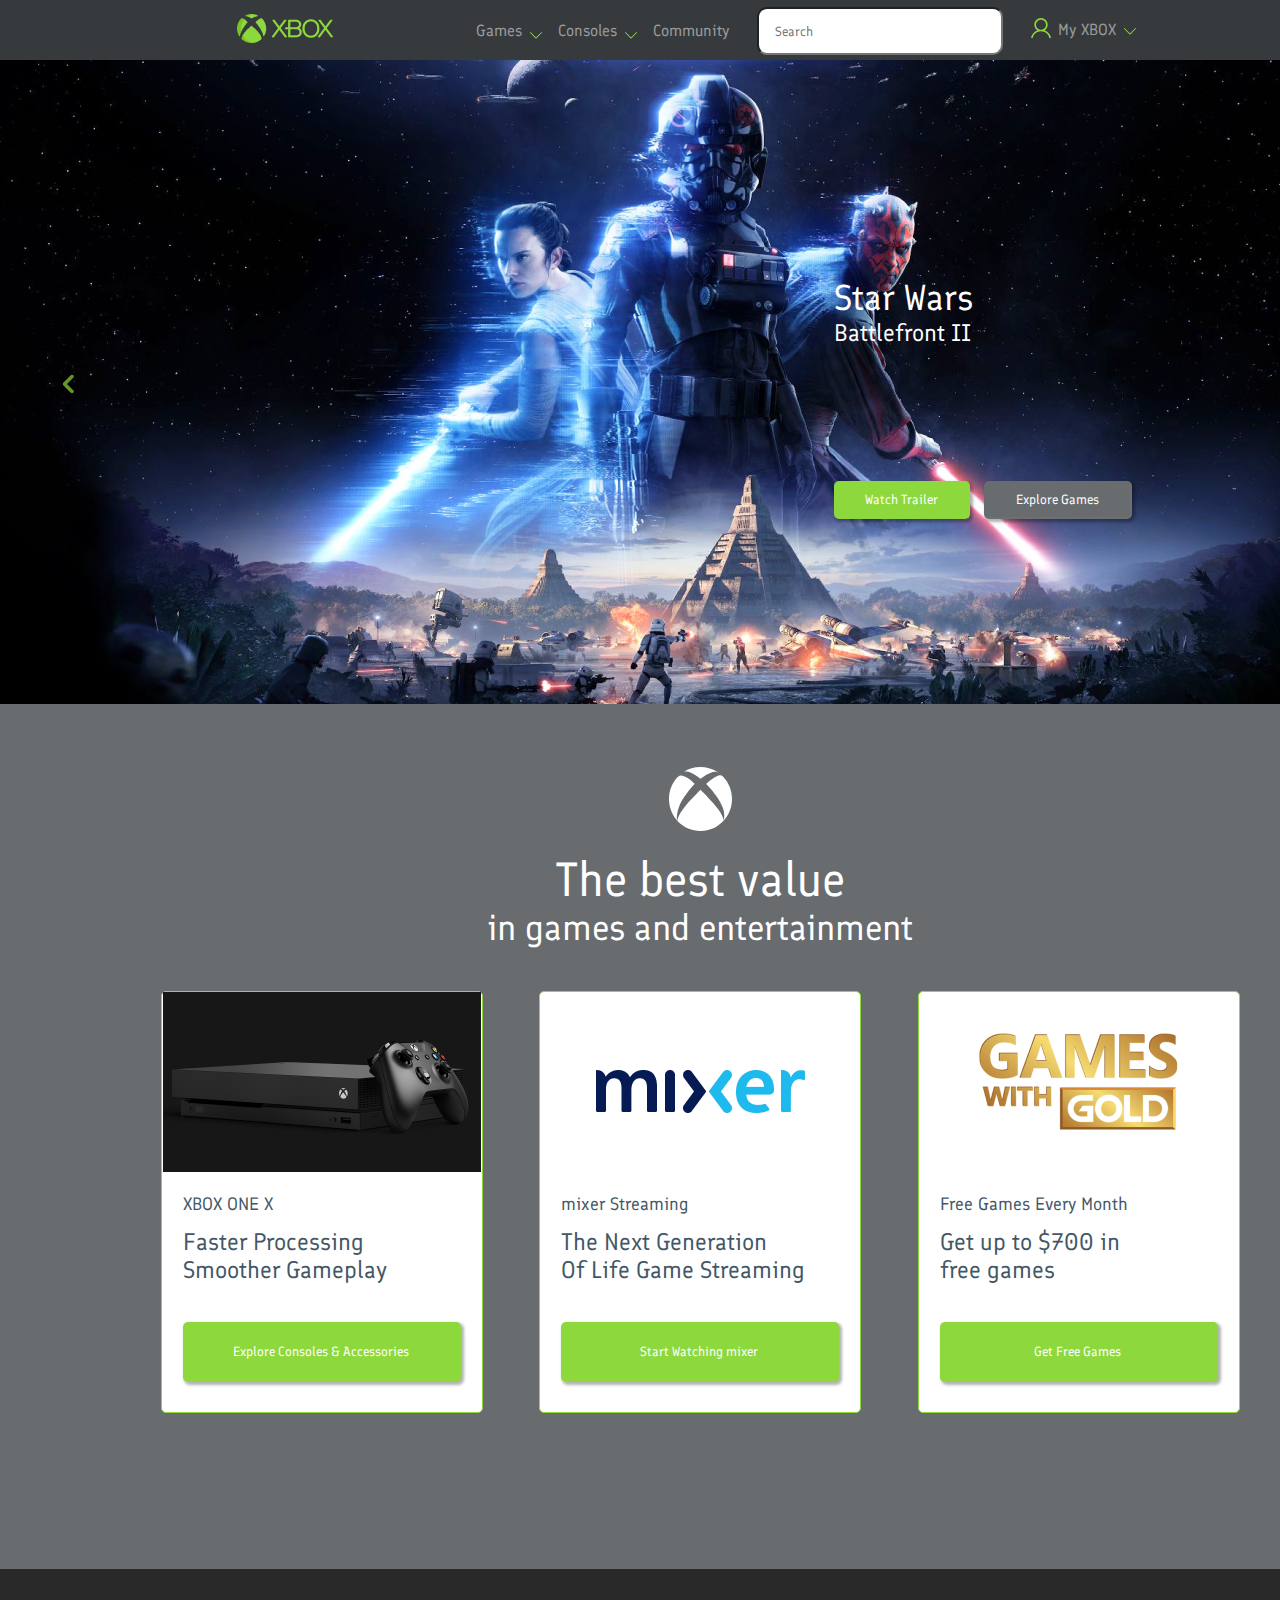
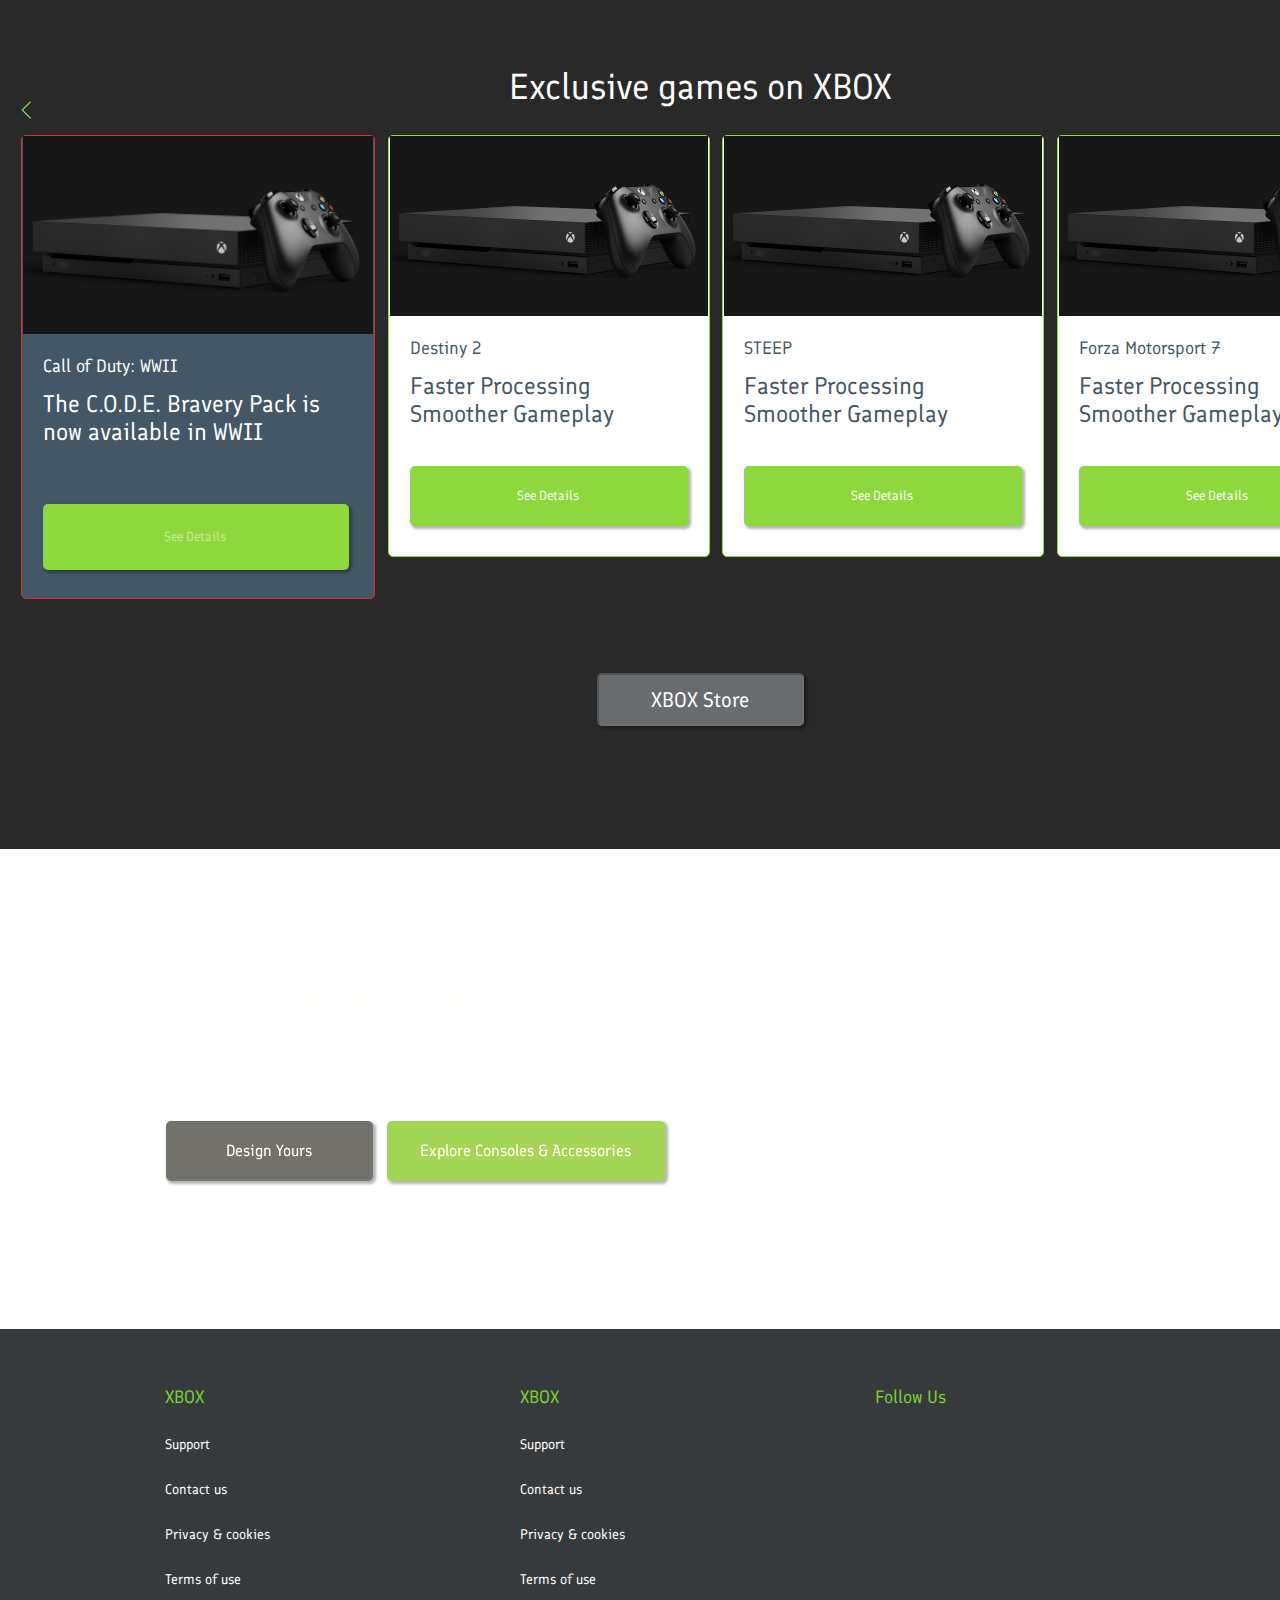
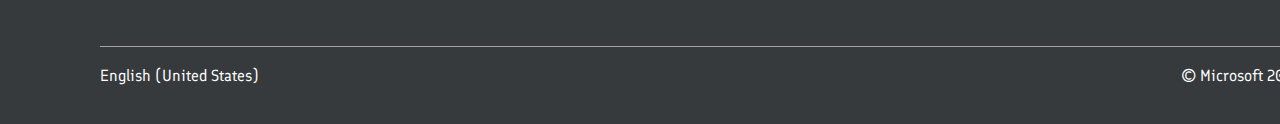
==== commit 1c8d274c: "Comm2" ====
--- a/index.html
+++ b/index.html
@@ -118,10 +118,12 @@
  <div class="container outer-third-block">
      <div class="inner-container inner-third-block">
          <div class="third-block__wrapper"></div>
-         <div class="carousel">
+         <div class="carousel" id="parent">
              <div class="carousel__text">Exclusive games on XBOX</div>
              <div class="carousel-select">
-                 <div class="proposes__item proposes__item-bigger">
+                 <button class="slide-select slide-select__next" id="next"><img class="next-icon" src="icons/green-arrow.svg" alt="#"></button>
+                 <button class="slide-select slide-select__prev" id="prev"><img class="prev-icon" src="icons/green-arrow.svg" alt="#"></button>
+                 <div class="proposes__item active">
                      <div class="proposes-picture">
                          <img src="pics/xbox-one-x.png" alt="#" class="process-picture__first">
                      </div>
@@ -133,12 +135,14 @@
                          </div>
                          <div class="process-content__button">
                              <button class="buttons-block-btn green-process-button">
-                                 See Details
-                             </button>
-                         </div>
-                     </div>
-                 </div>
-                 <div class="proposes__item proposes__item-bigger">
+                                 <a href="#" class="game-1">
+                                     See Details
+                                 </a>
+                             </button>
+                         </div>
+                     </div>
+                 </div>
+                 <div class="proposes__item">
                      <div class="proposes-picture">
                          <img src="pics/xbox-one-x.png" alt="#" class="process-picture__first">
                      </div>
@@ -155,7 +159,7 @@
                          </div>
                      </div>
                  </div>
-                 <div class="proposes__item proposes__item-bigger">
+                 <div class="proposes__item">
                      <div class="proposes-picture">
                          <img src="pics/xbox-one-x.png" alt="#" class="process-picture__first">
                      </div>
@@ -172,7 +176,7 @@
                          </div>
                      </div>
                  </div>
-                 <div class="proposes__item proposes__item-bigger">
+                 <div class="proposes__item">
                      <div class="proposes-picture">
                          <img src="pics/xbox-one-x.png" alt="#" class="process-picture__first">
                      </div>
@@ -245,5 +249,6 @@
 
      </div>
  </div>
+ <script src="js/script.js"></script>
 </body>
 </html>--- a/css/style.css
+++ b/css/style.css
@@ -4,9 +4,9 @@
     padding: 0;
 }
 body{
-    background-image: url("../pics/3840x2160-the-mandalorian-star-wars-fanart-4k_1627768121.jpg");
     background-repeat: no-repeat;
     background-size: cover;
+    background-color: #FFFFFF;
 }
 ul{
     list-style-type: none;
@@ -183,7 +183,7 @@
     transition: all 0.7s ease-out;
     cursor: pointer;
 }
-.buttons-block-btn{
+.buttons-block-btn {
     border: none;
     border-radius: 5px;
     color: #FFFFFF;
@@ -271,6 +271,7 @@
     background-color: #FFFFFF;
     border: 1px solid #8DD83D;
     border-radius: 5px;
+    cursor: url('../icons/triple.png'), auto;
 }
 .proposes-content{
     display: flex;
@@ -297,10 +298,11 @@
 .process-picture__first{
     width: 318px;
 }
-.proposes__item:hover .process-picture__first{
+.proposes__item:hover .process-picture__first, .active .process-picture__first{
     transition: .7s ease-in-out;
     width: 350px;
 }
+
 .green-process-button{
     height: 60px;
     width: 278px;
@@ -362,6 +364,7 @@
     display: flex;
     justify-content: space-between;
     margin-bottom: 74px;
+    position: relative;
 }
 .store-box{
     display: flex;
@@ -396,21 +399,23 @@
     border-bottom: none;
     transition: 0.1s ease all;
 }
-.proposes__item:hover .buttons-block-btn{
+.proposes__item:hover .buttons-block-btn, .active .buttons-block-btn{
     transition: 0.7s ease all;
     width: 306px;
     height: 66px;
     margin-top: 20px;
-}
-.proposes__item:hover{
+    cursor: url('../icons/pussycat.png'), auto;
+}
+.proposes__item:hover,.active {
     width: 352px;
     height: 462px;
     align-items: center;
     transition: 0.7s ease all;
     background-color: #435766;
-}
-
-.proposes__item:hover .process-content__title, .proposes__item:hover .process-content__subtitle{
+    border-color: #DB3138;
+}
+
+.proposes__item:hover .process-content__title, .proposes__item:hover .process-content__subtitle, .active .process-content__title, .active .process-content__subtitle{
     transition: 0.7s ease all;
     color: #FFFFFF;
 }
@@ -553,3 +558,27 @@
     line-height: 19px;
     color: #FFFFFF;
 }
+
+.slide-select{
+    position: absolute;
+    width: 50px;
+    height: 50px;
+    border-radius: 20%;
+    background-color: inherit;
+    border: none;
+    cursor: url('../icons/pngegg.png'), auto;
+}
+.slide-select__prev{
+    top: -50px;
+    left: -20px;
+    transform: rotate(0.25turn);
+}
+.slide-select__next{
+    top: -50px;
+    left: 1330px;
+    transform: rotate(0.75turn);
+}
+.prev-icon, .next-icon{
+    width: 20px;
+    height: 10px;
+}
